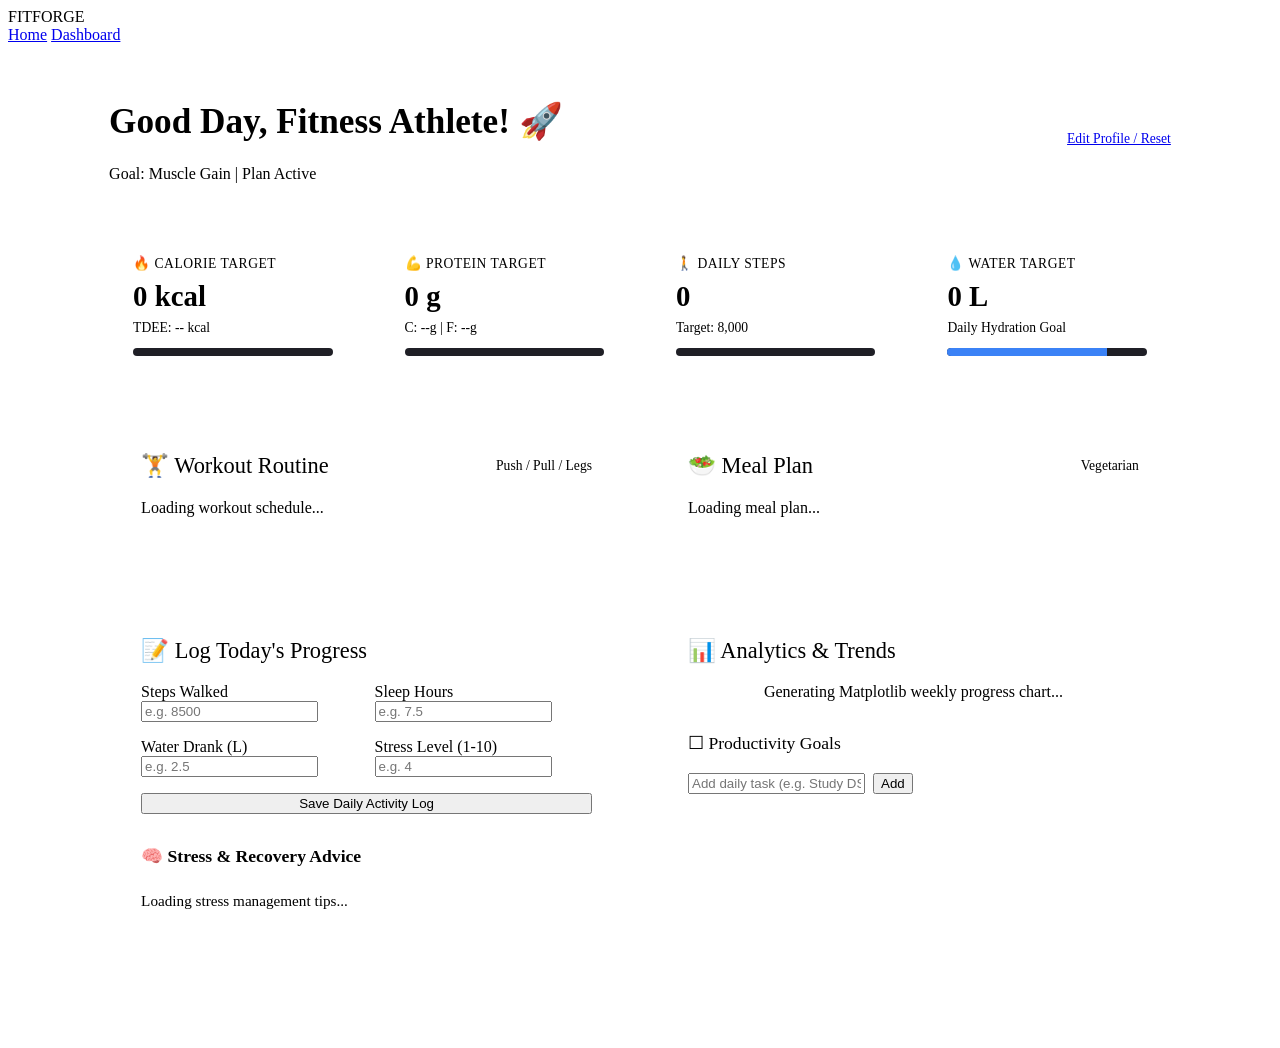
==== frontend/dashboard.html @ bcec99d2 "Initial commit: FitForge AI Fitness & Lifestyle Planner" ====
<!DOCTYPE html>
<html lang="en">
<head>
  <meta charset="UTF-8">
  <meta name="viewport" content="width=device-width, initial-scale=1.0">
  <title>FitForge – Daily Dashboard</title>
  <link rel="stylesheet" href="/static/css/style.css">
  <style>
    /* Dashboard-Specific Layouts */
    .dashboard-container {
      padding: 2rem 8%;
      max-width: 1300px;
      margin: 0 auto;
    }
    .welcome-header {
      margin-bottom: 2rem;
      display: flex;
      justify-content: space-between;
      align-items: center;
      flex-wrap: wrap;
      gap: 1rem;
    }
    .welcome-header h1 {
      font-size: 2.2rem;
    }
    .grid-4 {
      display: grid;
      grid-template-columns: repeat(auto-fit, minmax(220px, 1fr));
      gap: 1.5rem;
      margin-bottom: 2.5rem;
    }
    .metric-card {
      background: var(--card-bg);
      border: 1px solid var(--card-border);
      border-radius: var(--radius-lg);
      padding: 1.5rem;
      position: relative;
    }
    .metric-title {
      font-size: 0.85rem;
      color: var(--text-muted);
      text-transform: uppercase;
      letter-spacing: 0.5px;
      margin-bottom: 0.5rem;
    }
    .metric-value {
      font-size: 1.8rem;
      font-weight: 800;
      color: var(--text-primary);
    }
    .metric-sub {
      font-size: 0.85rem;
      color: var(--accent-green);
      margin-top: 0.4rem;
    }
    .progress-bar-bg {
      width: 100%;
      height: 8px;
      background: #1f1f26;
      border-radius: 4px;
      margin-top: 0.8rem;
      overflow: hidden;
    }
    .progress-bar-fill {
      height: 100%;
      background: var(--accent-green);
      width: 0%;
      transition: width 0.5s ease;
    }
    .dashboard-grid-2 {
      display: grid;
      grid-template-columns: 1fr 1fr;
      gap: 2rem;
      margin-bottom: 2.5rem;
    }
    @media (max-width: 900px) {
      .dashboard-grid-2 { grid-template-columns: 1fr; }
    }
    .section-card {
      background: var(--card-bg);
      border: 1px solid var(--card-border);
      border-radius: var(--radius-lg);
      padding: 2rem;
    }
    .section-title {
      font-size: 1.4rem;
      margin-bottom: 1.2rem;
      display: flex;
      align-items: center;
      justify-content: space-between;
    }
    .exercise-item, .meal-item, .goal-item {
      background: #0d0d11;
      border: 1px solid var(--card-border);
      padding: 1rem;
      border-radius: var(--radius-md);
      margin-bottom: 0.8rem;
    }
    .exercise-header {
      display: flex;
      justify-content: space-between;
      font-weight: 700;
    }
    .exercise-details {
      font-size: 0.85rem;
      color: var(--text-muted);
      margin-top: 0.3rem;
    }
    .chart-container {
      text-align: center;
      margin-top: 1rem;
    }
    .chart-container img {
      max-width: 100%;
      border-radius: var(--radius-md);
      border: 1px solid var(--card-border);
    }
    .tips-list {
      list-style-type: none;
      padding: 0;
    }
    .tips-list li {
      padding: 0.6rem 0;
      border-bottom: 1px solid var(--card-border);
      color: var(--text-muted);
      font-size: 0.95rem;
    }
    .tips-list li:last-child { border-bottom: none; }
  </style>
</head>
<body>

  <!-- Navbar -->
  <nav class="navbar">
    <div class="logo">FIT<span>FORGE</span></div>
    <div class="nav-links">
      <a href="/">Home</a>
      <a href="/dashboard" class="active">Dashboard</a>
    </div>
  </nav>

  <div class="dashboard-container">
    
    <!-- Welcome Header -->
    <div class="welcome-header">
      <div>
        <h1 id="userGreeting">Good Day, Fitness Athlete! 🚀</h1>
        <p style="color: var(--text-muted);" id="userGoalSub">Goal: Muscle Gain | Plan Active</p>
      </div>
      <div>
        <a href="/" class="btn-secondary" style="font-size: 0.85rem;">Edit Profile / Reset</a>
      </div>
    </div>

    <!-- Daily Metrics Row -->
    <div class="grid-4">
      <div class="metric-card">
        <div class="metric-title">🔥 Calorie Target</div>
        <div class="metric-value" id="calVal">0 kcal</div>
        <div class="metric-sub" id="calSub">TDEE: -- kcal</div>
        <div class="progress-bar-bg"><div class="progress-bar-fill" id="calProgress" style="width: 75%;"></div></div>
      </div>
      <div class="metric-card">
        <div class="metric-title">💪 Protein Target</div>
        <div class="metric-value" id="protVal">0 g</div>
        <div class="metric-sub" id="macroSub">C: --g | F: --g</div>
        <div class="progress-bar-bg"><div class="progress-bar-fill" id="protProgress" style="width: 60%; background: var(--accent-cyan);"></div></div>
      </div>
      <div class="metric-card">
        <div class="metric-title">🚶 Daily Steps</div>
        <div class="metric-value" id="stepVal">0</div>
        <div class="metric-sub" id="stepSub">Target: 8,000</div>
        <div class="progress-bar-bg"><div class="progress-bar-fill" id="stepProgress" style="width: 50%;"></div></div>
      </div>
      <div class="metric-card">
        <div class="metric-title">💧 Water Target</div>
        <div class="metric-value" id="waterVal">0 L</div>
        <div class="metric-sub">Daily Hydration Goal</div>
        <div class="progress-bar-bg"><div class="progress-bar-fill" style="width: 80%; background: #3b82f6;"></div></div>
      </div>
    </div>

    <!-- Two Column Main Workspace -->
    <div class="dashboard-grid-2">
      
      <!-- Column 1: Today's Workout Split -->
      <div class="section-card">
        <div class="section-title">
          <span>🏋️ Workout Routine</span>
          <span style="font-size: 0.85rem; color: var(--accent-green);" id="workoutSplitName">Push / Pull / Legs</span>
        </div>
        <div id="workoutExerciseList">
          <p style="color: var(--text-muted);">Loading workout schedule...</p>
        </div>
      </div>

      <!-- Column 2: Today's Nutrition Plan -->
      <div class="section-card">
        <div class="section-title">
          <span>🥗 Meal Plan</span>
          <span style="font-size: 0.85rem; color: var(--accent-cyan);" id="dietPrefTag">Vegetarian</span>
        </div>
        <div id="nutritionMealList">
          <p style="color: var(--text-muted);">Loading meal plan...</p>
        </div>
      </div>

    </div>

    <!-- Two Column Lower Workspace: Tracking & Analytics -->
    <div class="dashboard-grid-2">
      
      <!-- Column 1: Interactive Daily Log & Stress Tips -->
      <div class="section-card">
        <div class="section-title"><span>📝 Log Today's Progress</span></div>
        <form id="quickLogForm" style="display: grid; grid-template-columns: 1fr 1fr; gap: 1rem;">
          <div class="form-group">
            <label>Steps Walked</label>
            <input type="number" id="logSteps" class="form-control" placeholder="e.g. 8500">
          </div>
          <div class="form-group">
            <label>Sleep Hours</label>
            <input type="number" step="0.5" id="logSleep" class="form-control" placeholder="e.g. 7.5">
          </div>
          <div class="form-group">
            <label>Water Drank (L)</label>
            <input type="number" step="0.5" id="logWater" class="form-control" placeholder="e.g. 2.5">
          </div>
          <div class="form-group">
            <label>Stress Level (1-10)</label>
            <input type="number" id="logStress" class="form-control" placeholder="e.g. 4">
          </div>
          <div style="grid-column: span 2;">
            <button type="submit" class="btn-primary" style="width: 100%;">Save Daily Activity Log</button>
          </div>
        </form>

        <div style="margin-top: 2rem;">
          <h4 style="margin-bottom: 0.8rem; font-size: 1.1rem;">🧠 Stress & Recovery Advice</h4>
          <ul class="tips-list" id="stressTipsList">
            <li>Loading stress management tips...</li>
          </ul>
        </div>
      </div>

      <!-- Column 2: Matplotlib Chart & Productivity -->
      <div class="section-card">
        <div class="section-title"><span>📊 Analytics & Trends</span></div>
        <div class="chart-container" id="chartContainer">
          <p style="color: var(--text-muted);">Generating Matplotlib weekly progress chart...</p>
        </div>

        <div style="margin-top: 2rem;">
          <div class="section-title" style="font-size: 1.1rem;">
            <span>☐ Productivity Goals</span>
          </div>
          <div style="display: flex; gap: 0.5rem; margin-bottom: 1rem;">
            <input type="text" id="newGoalTitle" class="form-control" placeholder="Add daily task (e.g. Study DSA 1hr)">
            <button class="btn-primary" id="addGoalBtn" style="white-space: nowrap;">Add</button>
          </div>
          <div id="productivityList">
            <!-- Dynamic Goals list -->
          </div>
        </div>
      </div>

    </div>

  </div>

  <script src="/static/js/dashboard.js"></script>
</body>
</html>
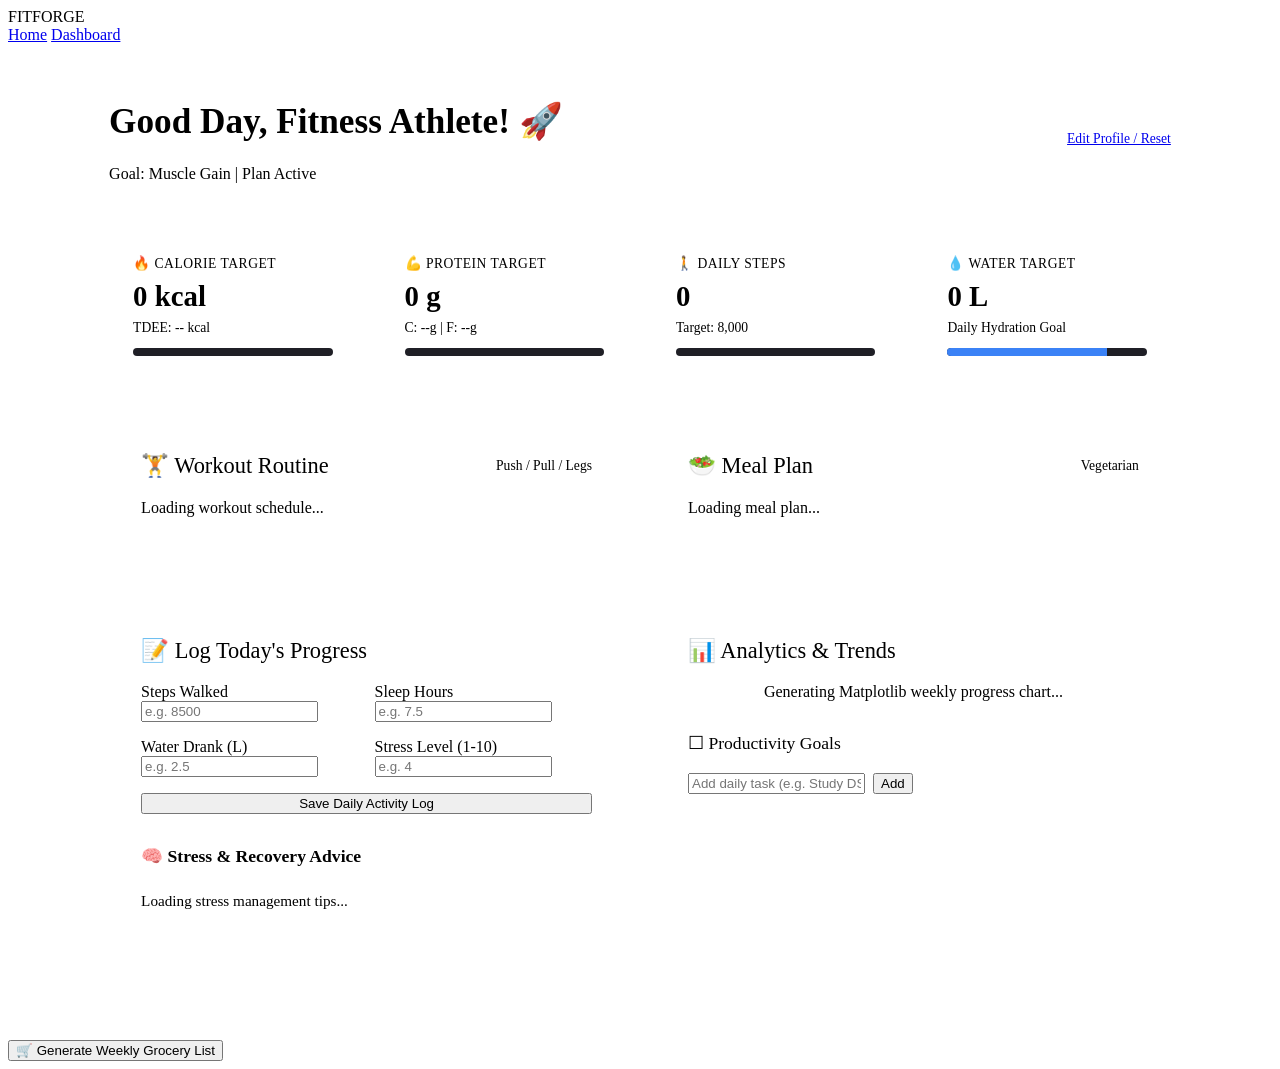
==== commit 477ce56c: "Add smart weekly grocery list feature" ====
--- a/frontend/dashboard.html
+++ b/frontend/dashboard.html
@@ -270,4 +270,17 @@
 
   <script src="/static/js/dashboard.js"></script>
 </body>
-</html>+</html>
+<!-- Grocery List Trigger Button -->
+<button class="btn-primary" onclick="openGroceryModal()">🛒 Generate Weekly Grocery List</button>
+
+<!-- Grocery Modal -->
+<div id="groceryModal" class="modal" style="display: none;">
+  <div class="modal-content">
+    <span class="close-btn" onclick="closeGroceryModal()">&times;</span>
+    <h2>🛒 Weekly Smart Grocery List</h2>
+    <div id="groceryListContainer" class="grocery-checklist">
+      <!-- Dynamic checkboxes injected here -->
+    </div>
+  </div>
+</div>
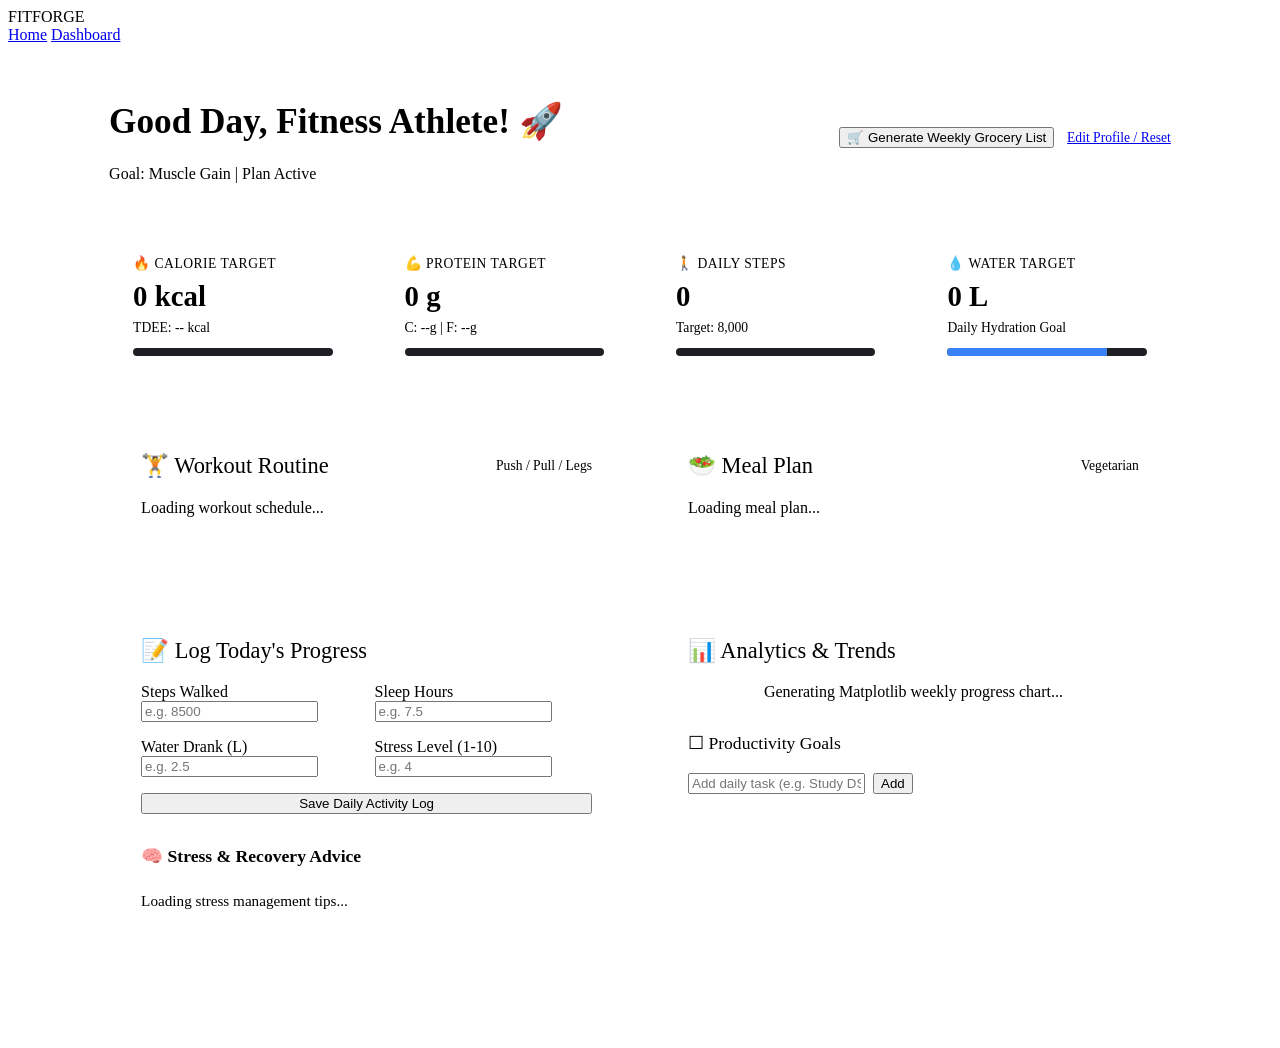
==== commit e3b0b102: "Update dashboard, index, JS, and CSS files" ====
--- a/frontend/dashboard.html
+++ b/frontend/dashboard.html
@@ -4,127 +4,31 @@
   <meta charset="UTF-8">
   <meta name="viewport" content="width=device-width, initial-scale=1.0">
   <title>FitForge – Daily Dashboard</title>
-  <link rel="stylesheet" href="/static/css/style.css">
+  <link rel="stylesheet" href="/static/css/style.css?v=3">
   <style>
     /* Dashboard-Specific Layouts */
-    .dashboard-container {
-      padding: 2rem 8%;
-      max-width: 1300px;
-      margin: 0 auto;
-    }
-    .welcome-header {
-      margin-bottom: 2rem;
-      display: flex;
-      justify-content: space-between;
-      align-items: center;
-      flex-wrap: wrap;
-      gap: 1rem;
-    }
-    .welcome-header h1 {
-      font-size: 2.2rem;
-    }
-    .grid-4 {
-      display: grid;
-      grid-template-columns: repeat(auto-fit, minmax(220px, 1fr));
-      gap: 1.5rem;
-      margin-bottom: 2.5rem;
-    }
-    .metric-card {
-      background: var(--card-bg);
-      border: 1px solid var(--card-border);
-      border-radius: var(--radius-lg);
-      padding: 1.5rem;
-      position: relative;
-    }
-    .metric-title {
-      font-size: 0.85rem;
-      color: var(--text-muted);
-      text-transform: uppercase;
-      letter-spacing: 0.5px;
-      margin-bottom: 0.5rem;
-    }
-    .metric-value {
-      font-size: 1.8rem;
-      font-weight: 800;
-      color: var(--text-primary);
-    }
-    .metric-sub {
-      font-size: 0.85rem;
-      color: var(--accent-green);
-      margin-top: 0.4rem;
-    }
-    .progress-bar-bg {
-      width: 100%;
-      height: 8px;
-      background: #1f1f26;
-      border-radius: 4px;
-      margin-top: 0.8rem;
-      overflow: hidden;
-    }
-    .progress-bar-fill {
-      height: 100%;
-      background: var(--accent-green);
-      width: 0%;
-      transition: width 0.5s ease;
-    }
-    .dashboard-grid-2 {
-      display: grid;
-      grid-template-columns: 1fr 1fr;
-      gap: 2rem;
-      margin-bottom: 2.5rem;
-    }
-    @media (max-width: 900px) {
-      .dashboard-grid-2 { grid-template-columns: 1fr; }
-    }
-    .section-card {
-      background: var(--card-bg);
-      border: 1px solid var(--card-border);
-      border-radius: var(--radius-lg);
-      padding: 2rem;
-    }
-    .section-title {
-      font-size: 1.4rem;
-      margin-bottom: 1.2rem;
-      display: flex;
-      align-items: center;
-      justify-content: space-between;
-    }
-    .exercise-item, .meal-item, .goal-item {
-      background: #0d0d11;
-      border: 1px solid var(--card-border);
-      padding: 1rem;
-      border-radius: var(--radius-md);
-      margin-bottom: 0.8rem;
-    }
-    .exercise-header {
-      display: flex;
-      justify-content: space-between;
-      font-weight: 700;
-    }
-    .exercise-details {
-      font-size: 0.85rem;
-      color: var(--text-muted);
-      margin-top: 0.3rem;
-    }
-    .chart-container {
-      text-align: center;
-      margin-top: 1rem;
-    }
-    .chart-container img {
-      max-width: 100%;
-      border-radius: var(--radius-md);
-      border: 1px solid var(--card-border);
-    }
-    .tips-list {
-      list-style-type: none;
-      padding: 0;
-    }
-    .tips-list li {
-      padding: 0.6rem 0;
-      border-bottom: 1px solid var(--card-border);
-      color: var(--text-muted);
-      font-size: 0.95rem;
-    }
+    .dashboard-container { padding: 2rem 8%; max-width: 1300px; margin: 0 auto; }
+    .welcome-header { margin-bottom: 2rem; display: flex; justify-content: space-between; align-items: center; flex-wrap: wrap; gap: 1rem; }
+    .welcome-header h1 { font-size: 2.2rem; }
+    .header-actions { display: flex; gap: .8rem; flex-wrap: wrap; align-items: center; }
+    .grid-4 { display: grid; grid-template-columns: repeat(auto-fit, minmax(220px, 1fr)); gap: 1.5rem; margin-bottom: 2.5rem; }
+    .metric-card { background: var(--card-bg); border: 1px solid var(--card-border); border-radius: var(--radius-lg); padding: 1.5rem; position: relative; }
+    .metric-title { font-size: 0.85rem; color: var(--text-muted); text-transform: uppercase; letter-spacing: 0.5px; margin-bottom: 0.5rem; }
+    .metric-value { font-size: 1.8rem; font-weight: 800; color: var(--text-primary); }
+    .metric-sub { font-size: 0.85rem; color: var(--accent-green); margin-top: 0.4rem; }
+    .progress-bar-bg { width: 100%; height: 8px; background: #1f1f26; border-radius: 4px; margin-top: 0.8rem; overflow: hidden; }
+    .progress-bar-fill { height: 100%; background: var(--accent-green); width: 0%; transition: width 0.5s ease; }
+    .dashboard-grid-2 { display: grid; grid-template-columns: 1fr 1fr; gap: 2rem; margin-bottom: 2.5rem; }
+    @media (max-width: 900px) { .dashboard-grid-2 { grid-template-columns: 1fr; } }
+    .section-card { background: var(--card-bg); border: 1px solid var(--card-border); border-radius: var(--radius-lg); padding: 2rem; }
+    .section-title { font-size: 1.4rem; margin-bottom: 1.2rem; display: flex; align-items: center; justify-content: space-between; }
+    .exercise-item, .meal-item, .goal-item { background: #0d0d11; border: 1px solid var(--card-border); padding: 1rem; border-radius: var(--radius-md); margin-bottom: 0.8rem; }
+    .exercise-header { display: flex; justify-content: space-between; font-weight: 700; }
+    .exercise-details { font-size: 0.85rem; color: var(--text-muted); margin-top: 0.3rem; }
+    .chart-container { text-align: center; margin-top: 1rem; }
+    .chart-container img { max-width: 100%; border-radius: var(--radius-md); border: 1px solid var(--card-border); }
+    .tips-list { list-style-type: none; padding: 0; }
+    .tips-list li { padding: 0.6rem 0; border-bottom: 1px solid var(--card-border); color: var(--text-muted); font-size: 0.95rem; }
     .tips-list li:last-child { border-bottom: none; }
   </style>
 </head>
@@ -140,14 +44,16 @@
   </nav>
 
   <div class="dashboard-container">
-    
+
     <!-- Welcome Header -->
     <div class="welcome-header">
       <div>
         <h1 id="userGreeting">Good Day, Fitness Athlete! 🚀</h1>
         <p style="color: var(--text-muted);" id="userGoalSub">Goal: Muscle Gain | Plan Active</p>
       </div>
-      <div>
+      <div class="header-actions">
+        <!-- Grocery list button -->
+        <button class="btn-primary" onclick="openGroceryModal()">🛒 Generate Weekly Grocery List</button>
         <a href="/" class="btn-secondary" style="font-size: 0.85rem;">Edit Profile / Reset</a>
       </div>
     </div>
@@ -182,8 +88,6 @@
 
     <!-- Two Column Main Workspace -->
     <div class="dashboard-grid-2">
-      
-      <!-- Column 1: Today's Workout Split -->
       <div class="section-card">
         <div class="section-title">
           <span>🏋️ Workout Routine</span>
@@ -194,7 +98,6 @@
         </div>
       </div>
 
-      <!-- Column 2: Today's Nutrition Plan -->
       <div class="section-card">
         <div class="section-title">
           <span>🥗 Meal Plan</span>
@@ -204,13 +107,10 @@
           <p style="color: var(--text-muted);">Loading meal plan...</p>
         </div>
       </div>
-
     </div>
 
     <!-- Two Column Lower Workspace: Tracking & Analytics -->
     <div class="dashboard-grid-2">
-      
-      <!-- Column 1: Interactive Daily Log & Stress Tips -->
       <div class="section-card">
         <div class="section-title"><span>📝 Log Today's Progress</span></div>
         <form id="quickLogForm" style="display: grid; grid-template-columns: 1fr 1fr; gap: 1rem;">
@@ -243,7 +143,6 @@
         </div>
       </div>
 
-      <!-- Column 2: Matplotlib Chart & Productivity -->
       <div class="section-card">
         <div class="section-title"><span>📊 Analytics & Trends</span></div>
         <div class="chart-container" id="chartContainer">
@@ -258,29 +157,31 @@
             <input type="text" id="newGoalTitle" class="form-control" placeholder="Add daily task (e.g. Study DSA 1hr)">
             <button class="btn-primary" id="addGoalBtn" style="white-space: nowrap;">Add</button>
           </div>
-          <div id="productivityList">
-            <!-- Dynamic Goals list -->
-          </div>
+          <div id="productivityList"></div>
         </div>
       </div>
-
     </div>
 
   </div>
 
-  <script src="/static/js/dashboard.js"></script>
-</body>
-</html>
-<!-- Grocery List Trigger Button -->
-<button class="btn-primary" onclick="openGroceryModal()">🛒 Generate Weekly Grocery List</button>
-
-<!-- Grocery Modal -->
-<div id="groceryModal" class="modal" style="display: none;">
-  <div class="modal-content">
-    <span class="close-btn" onclick="closeGroceryModal()">&times;</span>
-    <h2>🛒 Weekly Smart Grocery List</h2>
-    <div id="groceryListContainer" class="grocery-checklist">
-      <!-- Dynamic checkboxes injected here -->
+  <!-- Grocery Modal -->
+  <div id="groceryModal" class="modal" style="display: none;" role="dialog" aria-modal="true" aria-labelledby="groceryTitle">
+    <div class="modal-content">
+      <button class="close-btn" onclick="closeGroceryModal()" aria-label="Close">&times;</button>
+      <h2 id="groceryTitle">🛒 Weekly Smart Grocery List</h2>
+      <div class="grocery-progress">
+        <div class="grocery-bar"><i id="groceryBar"></i></div>
+        <span id="groceryCount">0 / 0 items</span>
+      </div>
+      <div id="groceryListContainer" class="grocery-checklist"></div>
+      <div class="grocery-actions">
+        <button class="btn-secondary" onclick="copyGroceryList(this)">Copy list</button>
+        <button class="btn-secondary" onclick="shareGroceryList()">Share on WhatsApp</button>
+        <button class="btn-secondary" onclick="clearGroceryChecks()">Reset ticks</button>
+      </div>
     </div>
   </div>
-</div>+
+  <script src="/static/js/dashboard.js?v=3"></script>
+</body>
+</html>
